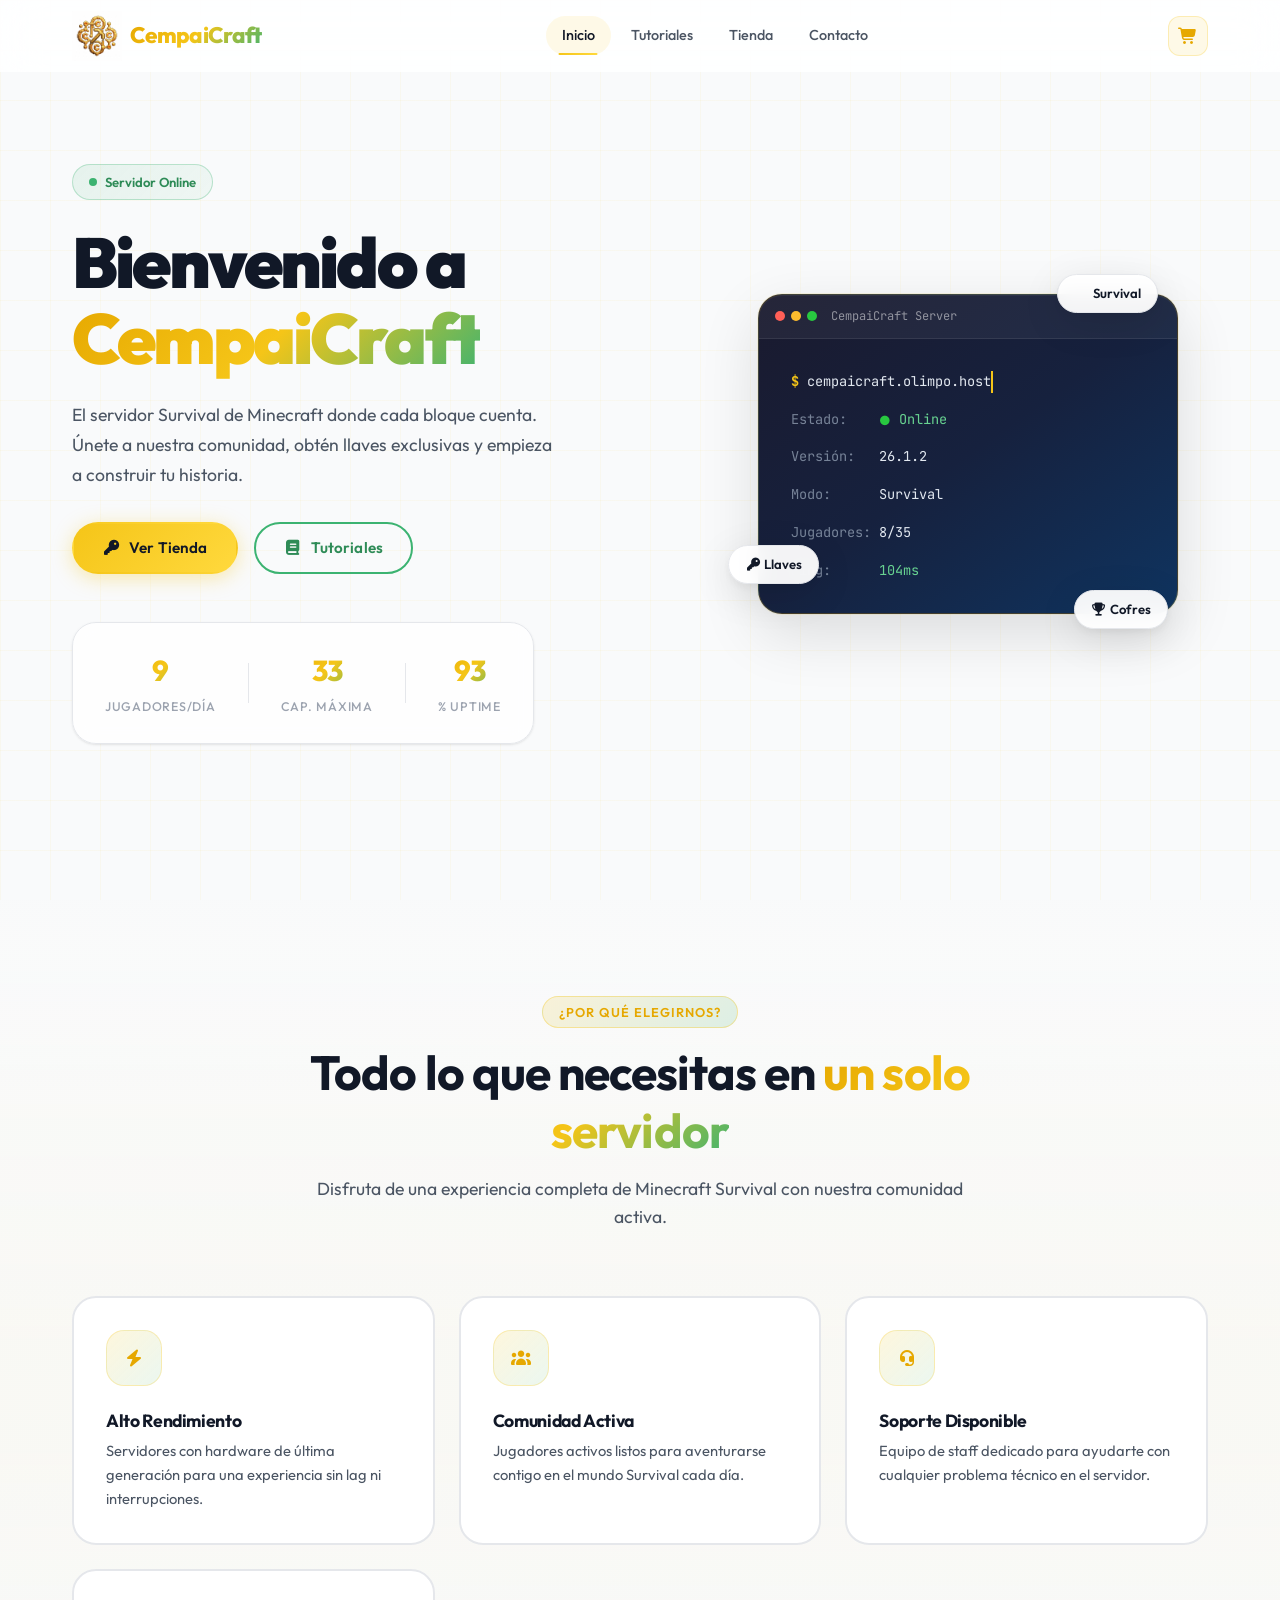
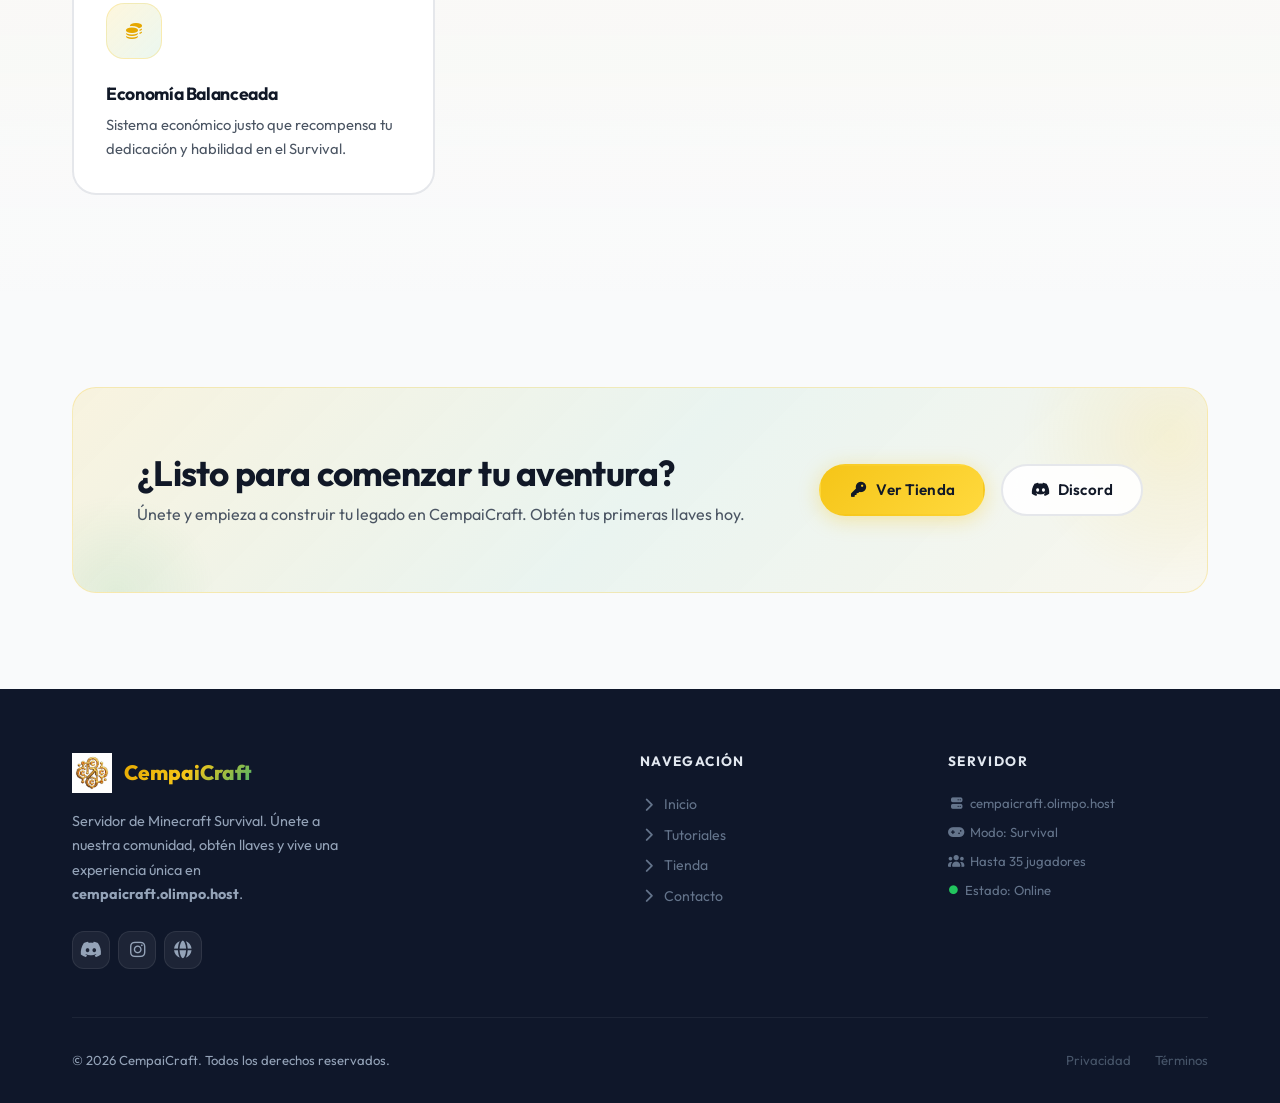
==== index.html @ 68733fba "Creacion de Web" ====
<!DOCTYPE html>
<html lang="es">
<head>
  <meta charset="UTF-8" />
  <meta name="viewport" content="width=device-width, initial-scale=1.0" />
  <meta name="description" content="CempaiCraft - Servidor Survival de Minecraft. Únete a nuestra comunidad, aprende comandos, obtén packs de llaves y vive la experiencia." />
  <title>CempaiCraft | Inicio</title>
  <link rel="stylesheet" href="assets/fontawesome/css/all.min.css" />
  <link rel="stylesheet" href="assets/css/main.css" />
  <link rel="stylesheet" href="assets/css/animations.css" />
  <link rel="preconnect" href="https://fonts.googleapis.com" />
  <link rel="preconnect" href="https://fonts.gstatic.com" crossorigin />
  <link href="https://fonts.googleapis.com/css2?family=Outfit:wght@300;400;500;600;700;800;900&family=JetBrains+Mono:wght@400;700&display=swap" rel="stylesheet" />
</head>
<body>
  <!-- Navbar -->
  <div id="navbar-placeholder"></div>

  <!-- Hero -->
  <section class="hero" id="hero">
    <div class="hero__bg-grid"></div>
    <div class="hero__particles" id="particles"></div>

    <div class="hero__content reveal">
      <div class="hero__badge">
        <span class="badge__dot"></span>
        Servidor Online
      </div>
      <h1 class="hero__title">
        Bienvenido a<br/>
        <span class="gradient-text">CempaiCraft</span>
      </h1>
      <p class="hero__subtitle">
        El servidor Survival de Minecraft donde cada bloque cuenta. Únete a nuestra comunidad,
        obtén llaves exclusivas y empieza a construir tu historia.
      </p>
      <div class="hero__actions">
        <a href="pages/micropagos.html" class="btn btn--primary" id="hero-shop-btn">
          <i class="fa-solid fa-key"></i> Ver Tienda
        </a>
        <a href="pages/tutorial.html" class="btn btn--outline" id="hero-tutorial-btn">
          <i class="fa-solid fa-book"></i> Tutoriales
        </a>
      </div>

      <div class="hero__stats">
        <div class="stat">
          <span class="stat__number" data-target="10">0</span>
          <span class="stat__label">Jugadores/día</span>
        </div>
        <div class="stat__divider"></div>
        <div class="stat">
          <span class="stat__number" data-target="35">0</span>
          <span class="stat__label">Cap. máxima</span>
        </div>
        <div class="stat__divider"></div>
        <div class="stat">
          <span class="stat__number" data-target="98">0</span>
          <span class="stat__label">% Uptime</span>
        </div>
      </div>
    </div>

    <!-- Terminal card -->
    <div class="hero__visual reveal reveal--right">
      <div class="hero__card-container">
        <div class="minecraft-card">
          <div class="minecraft-card__header">
            <div class="mc-dot mc-dot--red"></div>
            <div class="mc-dot mc-dot--yellow"></div>
            <div class="mc-dot mc-dot--green"></div>
            <span>CempaiCraft Server</span>
          </div>
          <div class="minecraft-card__body">
            <div class="mc-line">
              <span class="mc-prompt">$</span>
              <span class="mc-text typing">cempaicraft.olimpo.host</span>
            </div>
            <div class="mc-line mc-line--info">
              <span class="mc-label">Estado:</span>
              <span class="mc-status"><i class="fa-solid fa-circle" style="color:#28C840;font-size:.6rem;"></i> Online</span>
            </div>
            <div class="mc-line mc-line--info">
              <span class="mc-label">Versión:</span>
              <span class="mc-value">26.1.2</span>
            </div>
            <div class="mc-line mc-line--info">
              <span class="mc-label">Modo:</span>
              <span class="mc-value">Survival</span>
            </div>
            <div class="mc-line mc-line--info">
              <span class="mc-label">Jugadores:</span>
              <span class="mc-value">8/35</span>
            </div>
            <div class="mc-line mc-line--info">
              <span class="mc-label">Ping:</span>
              <span class="mc-value mc-value--green" id="ping-display">104ms</span>
            </div>
          </div>
        </div>
        <!-- Floating badges -->
        <div class="floating-badge floating-badge--1">
          <i class="fa-solid fa-pickaxe"></i> Survival
        </div>
        <div class="floating-badge floating-badge--2">
          <i class="fa-solid fa-key"></i> Llaves
        </div>
        <div class="floating-badge floating-badge--3">
          <i class="fa-solid fa-trophy"></i> Cofres
        </div>
      </div>
    </div>
  </section>

  <!-- Features -->
  <section class="features" id="features">
    <div class="container">
      <div class="section-header reveal">
        <span class="section-tag">¿Por qué elegirnos?</span>
        <h2>Todo lo que necesitas en <span class="gradient-text">un solo servidor</span></h2>
        <p>Disfruta de una experiencia completa de Minecraft Survival con nuestra comunidad activa.</p>
      </div>

      <div class="features__grid">
        <!-- Card 1 -->
        <div class="feature-card reveal" style="--delay:0.1s">
          <div class="feature-card__icon">
            <i class="fa-solid fa-bolt"></i>
          </div>
          <h3>Alto Rendimiento</h3>
          <p>Servidores con hardware de última generación para una experiencia sin lag ni interrupciones.</p>
        </div>

        <!-- Card 2 -->
        <div class="feature-card reveal" style="--delay:0.2s">
          <div class="feature-card__icon">
            <i class="fa-solid fa-users"></i>
          </div>
          <h3>Comunidad Activa</h3>
          <p>Jugadores activos listos para aventurarse contigo en el mundo Survival cada día.</p>
        </div>

        <!-- Card 3 -->
        <div class="feature-card reveal" style="--delay:0.3s">
          <div class="feature-card__icon">
            <i class="fa-solid fa-headset"></i>
          </div>
          <h3>Soporte Disponible</h3>
          <p>Equipo de staff dedicado para ayudarte con cualquier problema técnico en el servidor.</p>
        </div>

        <!-- Card 4 -->
        <div class="feature-card reveal" style="--delay:0.4s">
          <div class="feature-card__icon">
            <i class="fa-solid fa-coins"></i>
          </div>
          <h3>Economía Balanceada</h3>
          <p>Sistema económico justo que recompensa tu dedicación y habilidad en el Survival.</p>
        </div>
      </div>
    </div>
  </section>

  <!-- CTA -->
  <section class="cta" id="cta">
    <div class="container">
      <div class="cta__inner reveal">
        <div class="cta__text">
          <h2>¿Listo para comenzar tu aventura?</h2>
          <p>Únete y empieza a construir tu legado en CempaiCraft. Obtén tus primeras llaves hoy.</p>
        </div>
        <div class="cta__actions">
          <a href="pages/micropagos.html" class="btn btn--primary" id="cta-shop-btn">
            <i class="fa-solid fa-key"></i> Ver Tienda
          </a>
          <a href="pages/contacto.html" class="btn btn--ghost" id="cta-contact-btn">
            <i class="fa-brands fa-discord"></i> Discord
          </a>
        </div>
      </div>
    </div>
  </section>

  <!-- Footer -->
  <div id="footer-placeholder"></div>

  <script src="assets/js/components.js"></script>
  <script src="assets/js/animations.js"></script>
  <script src="assets/js/cart.js"></script>
  <script src="assets/js/main.js"></script>
  <script>
    /* ── Ping oscillation 100-110ms ── */
    (function () {
      const el = document.getElementById('ping-display');
      if (!el) return;
      setInterval(() => {
        const ping = Math.floor(Math.random() * 11) + 100;
        el.textContent = ping + 'ms';
      }, 3000);
    })();
  </script>
</body>
</html>
---- assets/css/main.css ----
/* =============================================
   CEMPAICRAFT - MAIN CSS
   Design System & Core Styles
   ============================================= */

/* --- Google Fonts Import --- */
@import url('https://fonts.googleapis.com/css2?family=Outfit:wght@300;400;500;600;700;800;900&family=JetBrains+Mono:wght@400;700&display=swap');

/* --- CSS Variables (Design Tokens) --- */
:root {
  /* Colors */
  --color-primary: #F5C518;       /* Golden Yellow */
  --color-primary-light: #FFD93D;
  --color-primary-dark: #E6A800;
  --color-secondary: #3CB371;     /* Medium Sea Green */
  --color-secondary-light: #56D68A;
  --color-secondary-dark: #2E8B57;
  --color-accent: #A8E6A3;        /* Light Mint Green */

  /* Neutrals */
  --color-white: #FFFFFF;
  --color-bg: #F9FAFB;
  --color-surface: #FFFFFF;
  --color-surface-2: #F3F4F6;
  --color-border: #E5E7EB;
  --color-border-light: #F0F0F0;

  /* Text */
  --color-text-primary: #111827;
  --color-text-secondary: #4B5563;
  --color-text-muted: #9CA3AF;

  /* Shadows */
  --shadow-sm: 0 1px 3px rgba(0,0,0,0.07), 0 1px 2px rgba(0,0,0,0.04);
  --shadow-md: 0 4px 16px rgba(0,0,0,0.08), 0 2px 4px rgba(0,0,0,0.04);
  --shadow-lg: 0 10px 40px rgba(0,0,0,0.10), 0 4px 10px rgba(0,0,0,0.05);
  --shadow-xl: 0 20px 60px rgba(0,0,0,0.12);
  --shadow-glow-yellow: 0 0 30px rgba(245, 197, 24, 0.25);
  --shadow-glow-green: 0 0 30px rgba(60, 179, 113, 0.25);

  /* Typography */
  --font-primary: 'Outfit', sans-serif;
  --font-mono: 'JetBrains Mono', monospace;

  /* Spacing */
  --spacing-xs: 0.25rem;
  --spacing-sm: 0.5rem;
  --spacing-md: 1rem;
  --spacing-lg: 1.5rem;
  --spacing-xl: 2rem;
  --spacing-2xl: 3rem;
  --spacing-3xl: 4rem;
  --spacing-4xl: 6rem;

  /* Border Radius */
  --radius-sm: 6px;
  --radius-md: 12px;
  --radius-lg: 18px;
  --radius-xl: 24px;
  --radius-full: 9999px;

  /* Transitions */
  --transition-fast: 150ms ease;
  --transition-base: 250ms ease;
  --transition-slow: 400ms ease;
  --transition-spring: 500ms cubic-bezier(0.34, 1.56, 0.64, 1);

  /* Navbar */
  --navbar-height: 72px;

  /* Gradients */
  --gradient-primary: linear-gradient(135deg, var(--color-primary) 0%, var(--color-primary-light) 100%);
  --gradient-secondary: linear-gradient(135deg, var(--color-secondary) 0%, var(--color-secondary-light) 100%);
  --gradient-hero: linear-gradient(160deg, #FFFEF0 0%, #F0FFF4 40%, #FEFEFE 100%);
  --gradient-text: linear-gradient(135deg, #E6A800, #F5C518, #3CB371);
  --gradient-card: linear-gradient(145deg, #fff 0%, #fffef0 100%);
}

/* --- Reset & Base --- */
*, *::before, *::after {
  box-sizing: border-box;
  margin: 0;
  padding: 0;
}

html {
  scroll-behavior: smooth;
  font-size: 16px;
}

body {
  font-family: var(--font-primary);
  background-color: var(--color-bg);
  color: var(--color-text-primary);
  line-height: 1.6;
  overflow-x: hidden;
  -webkit-font-smoothing: antialiased;
  -moz-osx-font-smoothing: grayscale;
}

img {
  max-width: 100%;
  height: auto;
  display: block;
}

a {
  text-decoration: none;
  color: inherit;
}

ul {
  list-style: none;
}

/* --- Typography --- */
h1, h2, h3, h4, h5, h6 {
  font-weight: 700;
  line-height: 1.2;
  letter-spacing: -0.02em;
}

h1 { font-size: clamp(2.5rem, 5vw, 4rem); }
h2 { font-size: clamp(2rem, 4vw, 3rem); }
h3 { font-size: clamp(1.25rem, 2vw, 1.5rem); }

.gradient-text {
  background: var(--gradient-text);
  -webkit-background-clip: text;
  -webkit-text-fill-color: transparent;
  background-clip: text;
}

/* --- Layout --- */
.container {
  width: 100%;
  max-width: 1200px;
  margin: 0 auto;
  padding: 0 var(--spacing-xl);
}

/* --- Buttons --- */
.btn {
  display: inline-flex;
  align-items: center;
  justify-content: center;
  gap: var(--spacing-sm);
  padding: 0.75rem 1.75rem;
  border-radius: var(--radius-full);
  font-family: var(--font-primary);
  font-size: 0.95rem;
  font-weight: 600;
  cursor: pointer;
  border: 2px solid transparent;
  transition: all var(--transition-spring);
  white-space: nowrap;
  letter-spacing: 0.01em;
}

.btn--primary {
  background: var(--gradient-primary);
  color: var(--color-text-primary);
  box-shadow: 0 4px 20px rgba(245, 197, 24, 0.35);
}

.btn--primary:hover {
  transform: translateY(-3px) scale(1.02);
  box-shadow: 0 8px 30px rgba(245, 197, 24, 0.5);
}

.btn--outline {
  background: transparent;
  color: var(--color-secondary-dark);
  border-color: var(--color-secondary);
}

.btn--outline:hover {
  background: var(--color-secondary);
  color: var(--color-white);
  transform: translateY(-3px);
  box-shadow: 0 8px 25px rgba(60, 179, 113, 0.35);
}

.btn--ghost {
  background: rgba(255,255,255,0.9);
  color: var(--color-text-primary);
  border-color: var(--color-border);
  backdrop-filter: blur(10px);
}

.btn--ghost:hover {
  background: var(--color-white);
  border-color: var(--color-primary);
  transform: translateY(-3px);
  box-shadow: var(--shadow-md);
}

/* --- Section Tags --- */
.section-tag {
  display: inline-block;
  padding: 0.3rem 1rem;
  background: linear-gradient(135deg, rgba(245,197,24,0.15), rgba(60,179,113,0.15));
  border: 1px solid rgba(245,197,24,0.35);
  border-radius: var(--radius-full);
  font-size: 0.8rem;
  font-weight: 600;
  color: var(--color-primary-dark);
  text-transform: uppercase;
  letter-spacing: 0.08em;
  margin-bottom: var(--spacing-md);
}

/* --- Section Header --- */
.section-header {
  text-align: center;
  margin-bottom: var(--spacing-3xl);
  max-width: 680px;
  margin-left: auto;
  margin-right: auto;
}

.section-header h2 {
  margin-bottom: var(--spacing-md);
}

.section-header p {
  color: var(--color-text-secondary);
  font-size: 1.1rem;
}

/* =============================================
   NAVBAR
   ============================================= */
.navbar {
  position: fixed;
  top: 0;
  left: 0;
  right: 0;
  height: var(--navbar-height);
  z-index: 1000;
  transition: all var(--transition-base);
  background: rgba(255, 255, 255, 0.85);
  backdrop-filter: blur(20px);
  -webkit-backdrop-filter: blur(20px);
  border-bottom: 1px solid transparent;
}

.navbar.scrolled {
  background: rgba(255, 255, 255, 0.97);
  border-bottom-color: var(--color-border);
  box-shadow: var(--shadow-sm);
}

.navbar__inner {
  display: flex;
  align-items: center;
  justify-content: space-between;
  height: 100%;
  max-width: 1200px;
  margin: 0 auto;
  padding: 0 var(--spacing-xl);
}

.navbar__logo {
  display: flex;
  align-items: center;
  gap: var(--spacing-sm);
  font-size: 1.4rem;
  font-weight: 800;
  letter-spacing: -0.03em;
}

.navbar__logo-icon {
  width: 42px;
  height: 42px;
  background: var(--gradient-primary);
  border-radius: var(--radius-md);
  display: flex;
  align-items: center;
  justify-content: center;
  font-size: 1.1rem;
  color: var(--color-text-primary);
  box-shadow: 0 4px 12px rgba(245,197,24,0.4);
  transition: transform var(--transition-spring);
}

/* Logo imagen real (navbar) */
.navbar__logo-img {
  height: 50px;
  width: 50px;
  max-height: 50px;
  max-width: 50px;
  object-fit: contain;
  mix-blend-mode: multiply;
  transition: transform var(--transition-spring);
  flex-shrink: 0;
  display: block;
}

.navbar__logo:hover .navbar__logo-icon,
.navbar__logo:hover .navbar__logo-img {
  transform: rotate(-8deg) scale(1.08);
}

.navbar__logo-text {
  background: var(--gradient-text);
  -webkit-background-clip: text;
  -webkit-text-fill-color: transparent;
  background-clip: text;
}

.navbar__nav {
  display: flex;
  align-items: center;
  gap: var(--spacing-xs);
}

.navbar__link {
  padding: 0.5rem 1rem;
  border-radius: var(--radius-full);
  font-size: 0.9rem;
  font-weight: 500;
  color: var(--color-text-secondary);
  transition: all var(--transition-base);
  position: relative;
}

.navbar__link::after {
  content: '';
  position: absolute;
  bottom: 0;
  left: 50%;
  transform: translateX(-50%);
  width: 0;
  height: 2px;
  background: var(--gradient-primary);
  border-radius: 2px;
  transition: width var(--transition-base);
}

.navbar__link:hover,
.navbar__link.active {
  color: var(--color-text-primary);
  background: rgba(245, 197, 24, 0.1);
}

.navbar__link:hover::after,
.navbar__link.active::after {
  width: 60%;
}

/* ---- Navbar Right group (cart + hamburger) ---- */
.navbar__right {
  display: flex;
  align-items: center;
  gap: var(--spacing-sm);
}

/* ---- Cart button ---- */
.navbar__cart-btn {
  position: relative;
  width: 40px;
  height: 40px;
  border-radius: var(--radius-md);
  background: rgba(245,197,24,0.1);
  border: 1px solid rgba(245,197,24,0.25);
  cursor: pointer;
  display: flex;
  align-items: center;
  justify-content: center;
  color: var(--color-primary-dark);
  font-size: 1rem;
  transition: all var(--transition-spring);
}

.navbar__cart-btn:hover {
  background: var(--gradient-primary);
  color: var(--color-text-primary);
  transform: scale(1.08);
  box-shadow: 0 4px 14px rgba(245,197,24,0.4);
}

.navbar__cart-badge {
  position: absolute;
  top: -5px;
  right: -5px;
  min-width: 18px;
  height: 18px;
  background: #ef4444;
  color: #fff;
  font-size: 0.65rem;
  font-weight: 700;
  border-radius: 50px;
  display: flex;
  align-items: center;
  justify-content: center;
  padding: 0 4px;
  border: 2px solid var(--color-white);
  pointer-events: none;
}

.navbar__hamburger {
  display: none;
  flex-direction: column;
  gap: 5px;
  cursor: pointer;
  padding: 8px;
  border-radius: var(--radius-sm);
  background: none;
  border: none;
}

.navbar__hamburger span {
  display: block;
  width: 22px;
  height: 2px;
  background: var(--color-text-primary);
  border-radius: 2px;
  transition: all var(--transition-base);
}

/* --- Mobile Nav --- */
.navbar__mobile {
  position: fixed;
  top: var(--navbar-height);
  left: 0;
  right: 0;
  background: rgba(255,255,255,0.98);
  backdrop-filter: blur(20px);
  padding: var(--spacing-lg);
  display: flex;
  flex-direction: column;
  gap: var(--spacing-sm);
  border-bottom: 1px solid var(--color-border);
  transform: translateY(-100%);
  opacity: 0;
  pointer-events: none;
  transition: all var(--transition-slow);
  z-index: 999;
  box-shadow: var(--shadow-lg);
}

.navbar__mobile.open {
  transform: translateY(0);
  opacity: 1;
  pointer-events: all;
}

.navbar__mobile .navbar__link {
  padding: 0.75rem 1rem;
  font-size: 1rem;
  border-radius: var(--radius-md);
}

/* =============================================
   HERO SECTION
   ============================================= */
.hero {
  min-height: 100vh;
  display: flex;
  align-items: center;
  justify-content: space-between;
  gap: var(--spacing-2xl);
  padding: calc(var(--navbar-height) + 2rem) var(--spacing-xl) var(--spacing-4xl);
  max-width: 1200px;
  margin: 0 auto;
  position: relative;
  overflow: hidden;
}

.hero__bg-grid {
  position: fixed;
  inset: 0;
  background-image: 
    linear-gradient(rgba(245,197,24,0.05) 1px, transparent 1px),
    linear-gradient(90deg, rgba(245,197,24,0.05) 1px, transparent 1px);
  background-size: 50px 50px;
  z-index: -2;
  pointer-events: none;
}

.hero__particles {
  position: fixed;
  inset: 0;
  z-index: -1;
  pointer-events: none;
  overflow: hidden;
}

.hero__content {
  flex: 1;
  max-width: 580px;
}

.hero__badge {
  display: inline-flex;
  align-items: center;
  gap: 0.5rem;
  padding: 0.4rem 1rem;
  background: linear-gradient(135deg, rgba(60,179,113,0.1), rgba(60,179,113,0.05));
  border: 1px solid rgba(60,179,113,0.3);
  border-radius: var(--radius-full);
  font-size: 0.82rem;
  font-weight: 600;
  color: var(--color-secondary-dark);
  margin-bottom: var(--spacing-lg);
}

.badge__dot {
  width: 8px;
  height: 8px;
  background: var(--color-secondary);
  border-radius: 50%;
  animation: pulse-dot 2s infinite;
}

@keyframes pulse-dot {
  0%, 100% { opacity: 1; transform: scale(1); }
  50% { opacity: 0.6; transform: scale(0.8); }
}

.hero__title {
  font-size: clamp(2.8rem, 5.5vw, 4.5rem);
  font-weight: 900;
  line-height: 1.08;
  margin-bottom: var(--spacing-lg);
  letter-spacing: -0.04em;
}

.hero__subtitle {
  font-size: 1.1rem;
  color: var(--color-text-secondary);
  line-height: 1.7;
  margin-bottom: var(--spacing-xl);
  max-width: 480px;
}

.hero__actions {
  display: flex;
  align-items: center;
  gap: var(--spacing-md);
  flex-wrap: wrap;
  margin-bottom: var(--spacing-2xl);
}

.hero__stats {
  display: flex;
  align-items: center;
  gap: var(--spacing-xl);
  padding: var(--spacing-lg) var(--spacing-xl);
  background: rgba(255,255,255,0.8);
  border: 1px solid var(--color-border);
  border-radius: var(--radius-xl);
  backdrop-filter: blur(10px);
  box-shadow: var(--shadow-sm);
  width: fit-content;
}

.stat {
  text-align: center;
}

.stat__number {
  display: block;
  font-size: 1.8rem;
  font-weight: 800;
  background: var(--gradient-text);
  -webkit-background-clip: text;
  -webkit-text-fill-color: transparent;
  background-clip: text;
  letter-spacing: -0.03em;
}

.stat__label {
  font-size: 0.78rem;
  color: var(--color-text-muted);
  font-weight: 500;
  text-transform: uppercase;
  letter-spacing: 0.06em;
}

.stat__divider {
  width: 1px;
  height: 40px;
  background: var(--color-border);
}

.hero__visual {
  flex: 1;
  max-width: 480px;
  display: flex;
  justify-content: center;
}

/* --- Minecraft Card --- */
.hero__card-container {
  position: relative;
  width: 100%;
  max-width: 420px;
}

.minecraft-card {
  background: linear-gradient(145deg, #1a1a2e, #16213e, #0f3460);
  border-radius: var(--radius-xl);
  border: 1px solid rgba(245,197,24,0.2);
  overflow: hidden;
  box-shadow: 
    var(--shadow-xl),
    0 0 0 1px rgba(245,197,24,0.1),
    inset 0 1px 0 rgba(255,255,255,0.05);
  animation: float 6s ease-in-out infinite;
}

@keyframes float {
  0%, 100% { transform: translateY(0px) rotate(0deg); }
  33% { transform: translateY(-12px) rotate(0.5deg); }
  66% { transform: translateY(-6px) rotate(-0.5deg); }
}

.minecraft-card__header {
  display: flex;
  align-items: center;
  gap: 6px;
  padding: 12px 16px;
  background: rgba(255,255,255,0.05);
  border-bottom: 1px solid rgba(255,255,255,0.08);
  font-family: var(--font-mono);
  font-size: 0.8rem;
  color: rgba(255,255,255,0.5);
}

.mc-dot {
  width: 10px;
  height: 10px;
  border-radius: 50%;
}

.mc-dot--red { background: #FF5F57; }
.mc-dot--yellow { background: #FEBC2E; }
.mc-dot--green { background: #28C840; }

.minecraft-card__header span {
  margin-left: 8px;
  font-size: 0.75rem;
}

.minecraft-card__body {
  padding: var(--spacing-xl);
  display: flex;
  flex-direction: column;
  gap: var(--spacing-md);
}

.mc-line {
  font-family: var(--font-mono);
  font-size: 0.85rem;
  color: #a0aec0;
  display: flex;
  gap: 0.5rem;
}

.mc-prompt {
  color: var(--color-primary);
  font-weight: 700;
}

.mc-text {
  color: #e2e8f0;
}

.mc-line--info {
  display: flex;
  gap: 0.5rem;
}

.mc-label {
  color: rgba(160, 174, 192, 0.7);
  min-width: 80px;
}

.mc-value { color: #e2e8f0; }
.mc-value--green { color: #68D391; }
.mc-status { color: #68D391; }

.typing {
  border-right: 2px solid var(--color-primary);
  animation: blink 1s infinite;
}

@keyframes blink {
  0%, 50% { border-color: var(--color-primary); }
  51%, 100% { border-color: transparent; }
}

/* --- Floating Badges --- */
.floating-badge {
  position: absolute;
  padding: 0.5rem 1rem;
  background: rgba(255,255,255,0.95);
  border: 1px solid var(--color-border);
  border-radius: var(--radius-full);
  font-size: 0.82rem;
  font-weight: 600;
  color: var(--color-text-primary);
  box-shadow: var(--shadow-lg);
  backdrop-filter: blur(10px);
  white-space: nowrap;
}

.floating-badge--1 {
  top: -20px;
  right: 20px;
  animation: float-badge1 5s ease-in-out infinite;
}

.floating-badge--2 {
  bottom: 30px;
  left: -30px;
  animation: float-badge2 6s ease-in-out infinite 0.5s;
}

.floating-badge--3 {
  bottom: -15px;
  right: 10px;
  animation: float-badge3 4.5s ease-in-out infinite 1s;
}

@keyframes float-badge1 {
  0%, 100% { transform: translateY(0); }
  50% { transform: translateY(-10px); }
}

@keyframes float-badge2 {
  0%, 100% { transform: translateY(0) translateX(0); }
  50% { transform: translateY(-8px) translateX(4px); }
}

@keyframes float-badge3 {
  0%, 100% { transform: translateY(0); }
  50% { transform: translateY(10px); }
}

/* =============================================
   FEATURES SECTION
   ============================================= */
.features {
  padding: var(--spacing-4xl) 0;
  background: linear-gradient(180deg, var(--color-bg) 0%, rgba(245,197,24,0.03) 50%, var(--color-bg) 100%);
}

.features__grid {
  display: grid;
  grid-template-columns: repeat(3, 1fr);
  gap: var(--spacing-lg);
}

.feature-card {
  padding: var(--spacing-xl);
  background: var(--color-surface);
  border: 2px solid var(--color-border);
  border-radius: var(--radius-xl);
  transition: all var(--transition-slow);
  cursor: default;
  position: relative;
  overflow: hidden;
}

.feature-card::before {
  content: '';
  position: absolute;
  inset: 0;
  background: var(--gradient-card);
  opacity: 0;
  transition: opacity var(--transition-slow);
  border-radius: inherit;
}

.feature-card:hover {
  transform: translateY(-6px);
  border-color: var(--color-primary);
  box-shadow: var(--shadow-lg), 0 10px 30px rgba(245,197,24,0.25);
}

.feature-card:hover::before {
  opacity: 1;
}

.feature-card__icon {
  width: 56px;
  height: 56px;
  background: linear-gradient(135deg, rgba(245,197,24,0.15), rgba(60,179,113,0.1));
  border: 1px solid rgba(245,197,24,0.25);
  border-radius: var(--radius-lg);
  display: flex;
  align-items: center;
  justify-content: center;
  margin-bottom: var(--spacing-lg);
  color: var(--color-primary-dark);
  position: relative;
  z-index: 1;
  transition: all var(--transition-spring);
}

.feature-card:hover .feature-card__icon {
  background: var(--gradient-primary);
  color: var(--color-text-primary);
  transform: scale(1.1) rotate(-5deg);
  box-shadow: 0 6px 20px rgba(245,197,24,0.35);
}

.feature-card h3 {
  font-size: 1.1rem;
  margin-bottom: var(--spacing-sm);
  position: relative;
  z-index: 1;
}

.feature-card p {
  color: var(--color-text-secondary);
  font-size: 0.92rem;
  line-height: 1.65;
  position: relative;
  z-index: 1;
}

/* =============================================
   CTA SECTION
   ============================================= */
.cta {
  padding: var(--spacing-4xl) 0;
}

.cta__inner {
  display: flex;
  align-items: center;
  justify-content: space-between;
  gap: var(--spacing-xl);
  padding: var(--spacing-3xl);
  background: linear-gradient(135deg, 
    rgba(245,197,24,0.12) 0%, 
    rgba(60,179,113,0.08) 50%,
    rgba(245,197,24,0.06) 100%);
  border: 1px solid rgba(245,197,24,0.25);
  border-radius: var(--radius-xl);
  position: relative;
  overflow: hidden;
}

.cta__inner::before {
  content: '';
  position: absolute;
  top: -50%;
  right: -10%;
  width: 300px;
  height: 300px;
  background: radial-gradient(circle, rgba(245,197,24,0.12) 0%, transparent 70%);
  pointer-events: none;
}

.cta__inner::after {
  content: '';
  position: absolute;
  bottom: -50%;
  left: -5%;
  width: 200px;
  height: 200px;
  background: radial-gradient(circle, rgba(60,179,113,0.1) 0%, transparent 70%);
  pointer-events: none;
}

.cta__text h2 {
  font-size: clamp(1.5rem, 3vw, 2.2rem);
  margin-bottom: var(--spacing-sm);
}

.cta__text p {
  color: var(--color-text-secondary);
}

.cta__actions {
  display: flex;
  gap: var(--spacing-md);
  flex-shrink: 0;
}

/* =============================================
   PAGE HERO (para páginas internas)
   ============================================= */
.page-hero {
  padding: calc(var(--navbar-height) + 3rem) var(--spacing-xl) var(--spacing-3xl);
  text-align: center;
  background: linear-gradient(160deg, #FFFEF0 0%, #F0FFF4 50%, #FEFEFE 100%);
  position: relative;
  overflow: hidden;
}

.page-hero::before {
  content: '';
  position: absolute;
  top: 0;
  left: 0;
  right: 0;
  bottom: 0;
  background-image: 
    linear-gradient(rgba(245,197,24,0.04) 1px, transparent 1px),
    linear-gradient(90deg, rgba(245,197,24,0.04) 1px, transparent 1px);
  background-size: 40px 40px;
  pointer-events: none;
}

.page-hero__content {
  position: relative;
  z-index: 1;
  max-width: 700px;
  margin: 0 auto;
}

.page-hero h1 {
  margin-bottom: var(--spacing-md);
}

.page-hero p {
  color: var(--color-text-secondary);
  font-size: 1.1rem;
  max-width: 500px;
  margin: 0 auto;
}

/* =============================================
   FOOTER
   ============================================= */
.footer {
  background: #0f172a;
  color: #94a3b8;
  padding: var(--spacing-3xl) 0 var(--spacing-xl);
  margin-top: auto;
}

.footer__grid {
  display: grid;
  grid-template-columns: 2fr 1fr 1fr;
  gap: var(--spacing-2xl);
  margin-bottom: var(--spacing-2xl);
}

.footer__logo {
  display: flex;
  align-items: center;
  gap: 0.75rem;
  margin-bottom: var(--spacing-md);
  font-size: 1.3rem;
  font-weight: 800;
}

.footer__logo-icon {
  width: 40px;
  height: 40px;
  background: var(--gradient-primary);
  border-radius: var(--radius-md);
  display: flex;
  align-items: center;
  justify-content: center;
  font-size: 1rem;
  color: var(--color-text-primary);
}

.footer__logo-text {
  background: var(--gradient-text);
  -webkit-background-clip: text;
  -webkit-text-fill-color: transparent;
  background-clip: text;
}

.footer__logo-img {
  height: 40px;
  width: 40px;
  max-height: 40px;
  max-width: 40px;
  object-fit: contain;
  flex-shrink: 0;
  display: block;
}

.footer__desc {
  font-size: 0.9rem;
  line-height: 1.7;
  margin-bottom: var(--spacing-lg);
  max-width: 280px;
}

.footer__social {
  display: flex;
  gap: var(--spacing-sm);
}

.footer__social-link {
  width: 38px;
  height: 38px;
  border-radius: var(--radius-md);
  background: rgba(255,255,255,0.06);
  border: 1px solid rgba(255,255,255,0.08);
  display: flex;
  align-items: center;
  justify-content: center;
  color: #94a3b8;
  transition: all var(--transition-base);
  font-size: 1.1rem;
}

.footer__social-link:hover {
  background: rgba(245,197,24,0.15);
  border-color: rgba(245,197,24,0.3);
  color: var(--color-primary-light);
  transform: translateY(-2px);
}

.footer__col h4 {
  font-size: 0.85rem;
  font-weight: 700;
  color: #e2e8f0;
  text-transform: uppercase;
  letter-spacing: 0.1em;
  margin-bottom: var(--spacing-lg);
}

.footer__links {
  display: flex;
  flex-direction: column;
  gap: var(--spacing-sm);
}

.footer__link {
  font-size: 0.88rem;
  color: #64748b;
  transition: all var(--transition-base);
  display: flex;
  align-items: center;
  gap: 6px;
}

.footer__link:hover {
  color: var(--color-primary-light);
  transform: translateX(4px);
}

.footer__link--info {
  cursor: default;
  font-size: 0.82rem;
  color: #64748b;
}

.footer__link--info:hover {
  transform: none;
  color: #64748b;
}

.footer__server-info {
  display: flex;
  flex-direction: column;
  gap: var(--spacing-sm);
}

.footer__server-tag {
  display: inline-flex;
  align-items: center;
  gap: 6px;
  padding: 6px 12px;
  background: rgba(255,255,255,0.04);
  border: 1px solid rgba(255,255,255,0.07);
  border-radius: var(--radius-sm);
  font-family: var(--font-mono);
  font-size: 0.78rem;
  color: #94a3b8;
  width: fit-content;
}

.footer__server-tag .dot { color: #68D391; }

.footer__bottom {
  display: flex;
  align-items: center;
  justify-content: space-between;
  padding-top: var(--spacing-xl);
  border-top: 1px solid rgba(255,255,255,0.06);
  font-size: 0.82rem;
}

.footer__bottom-links {
  display: flex;
  gap: var(--spacing-lg);
}

.footer__bottom-links a {
  color: #475569;
  transition: color var(--transition-base);
}

.footer__bottom-links a:hover {
  color: var(--color-primary-light);
}

/* =============================================
   TUTORIAL PAGE
   ============================================= */
.commands-grid {
  display: flex;
  flex-direction: column;
  gap: var(--spacing-xl);
  padding: var(--spacing-3xl) 0;
}

.command-category {
  background: var(--color-surface);
  border: 1px solid var(--color-border);
  border-radius: var(--radius-xl);
  overflow: hidden;
  transition: box-shadow var(--transition-slow);
}

.command-category:hover {
  box-shadow: var(--shadow-lg);
}

.command-category__header {
  display: flex;
  align-items: center;
  gap: var(--spacing-md);
  padding: var(--spacing-lg) var(--spacing-xl);
  background: linear-gradient(135deg, rgba(245,197,24,0.08), rgba(60,179,113,0.04));
  border-bottom: 1px solid var(--color-border);
  cursor: pointer;
}

.command-category__icon {
  width: 44px;
  height: 44px;
  background: var(--gradient-primary);
  border-radius: var(--radius-md);
  display: flex;
  align-items: center;
  justify-content: center;
  font-size: 1.3rem;
  flex-shrink: 0;
}

.command-category__header h3 {
  flex: 1;
  font-size: 1.1rem;
}

.command-category__count {
  padding: 3px 10px;
  background: rgba(245,197,24,0.15);
  border: 1px solid rgba(245,197,24,0.25);
  border-radius: var(--radius-full);
  font-size: 0.75rem;
  font-weight: 600;
  color: var(--color-primary-dark);
}

.command-category__toggle {
  width: 28px;
  height: 28px;
  background: none;
  border: none;
  cursor: pointer;
  color: var(--color-text-muted);
  transition: transform var(--transition-base);
  display: flex;
  align-items: center;
  justify-content: center;
  border-radius: 50%;
}

.command-category__toggle.open {
  transform: rotate(180deg);
}

.command-category__body {
  overflow: hidden;
  max-height: 0;
  transition: max-height 0.4s ease;
}

.command-category__body.open {
  max-height: 2000px;
}

.command-list {
  display: flex;
  flex-direction: column;
}

.command-item {
  display: grid;
  grid-template-columns: 1fr auto;
  gap: var(--spacing-lg);
  align-items: start;
  padding: var(--spacing-lg) var(--spacing-xl);
  border-bottom: 1px solid var(--color-border-light);
  transition: background var(--transition-base);
}

.command-item:last-child {
  border-bottom: none;
}

.command-item:hover {
  background: rgba(245,197,24,0.03);
}

.command-item__code {
  font-family: var(--font-mono);
  font-size: 0.9rem;
  font-weight: 700;
  color: var(--color-secondary-dark);
  background: rgba(60,179,113,0.08);
  border: 1px solid rgba(60,179,113,0.2);
  padding: 4px 10px;
  border-radius: var(--radius-sm);
  display: inline-block;
  margin-bottom: 6px;
  transition: all var(--transition-base);
}

.command-item:hover .command-item__code {
  background: rgba(245,197,24,0.1);
  border-color: rgba(245,197,24,0.3);
  color: var(--color-primary-dark);
}

.command-item__desc {
  font-size: 0.88rem;
  color: var(--color-text-secondary);
  line-height: 1.5;
}

.command-item__copy {
  padding: 6px 14px;
  background: rgba(245,197,24,0.1);
  border: 1px solid rgba(245,197,24,0.25);
  border-radius: var(--radius-full);
  font-size: 0.75rem;
  font-weight: 600;
  color: var(--color-primary-dark);
  cursor: pointer;
  transition: all var(--transition-base);
  white-space: nowrap;
  flex-shrink: 0;
  align-self: center;
  font-family: var(--font-primary);
}

.command-item__copy:hover {
  background: var(--gradient-primary);
  border-color: var(--color-primary);
  color: var(--color-text-primary);
  transform: scale(1.05);
}

.command-item__copy.copied {
  background: rgba(60,179,113,0.15);
  border-color: rgba(60,179,113,0.3);
  color: var(--color-secondary-dark);
}

/* =============================================
   MICROPAGOS PAGE
   ============================================= */
.plans-grid {
  display: grid;
  grid-template-columns: repeat(3, 1fr);
  gap: var(--spacing-lg);
  padding: var(--spacing-3xl) 0;
  align-items: start;
}

.plan-card {
  background: var(--color-surface);
  border: 2px solid var(--color-border);
  border-radius: var(--radius-xl);
  padding: var(--spacing-2xl);
  text-align: center;
  transition: all var(--transition-slow);
  position: relative;
  overflow: hidden;
}

.plan-card::before {
  content: '';
  position: absolute;
  top: 0;
  left: 0;
  right: 0;
  height: 4px;
  background: var(--gradient-primary);
  opacity: 0;
  transition: opacity var(--transition-base);
}

.plan-card:hover {
  transform: translateY(-8px);
  box-shadow: var(--shadow-xl), var(--shadow-glow-yellow);
  border-color: rgba(245,197,24,0.4);
}

.plan-card:hover::before {
  opacity: 1;
}

.plan-card--featured {
  border-color: var(--color-primary);
  box-shadow: var(--shadow-lg), var(--shadow-glow-yellow);
  transform: scale(1.03);
  background: linear-gradient(145deg, #fff 0%, #fffef5 100%);
}

.plan-card--featured::before {
  opacity: 1;
}

.plan-badge {
  position: absolute;
  top: 16px;
  right: 16px;
  padding: 4px 12px;
  background: var(--gradient-primary);
  border-radius: var(--radius-full);
  font-size: 0.72rem;
  font-weight: 700;
  color: var(--color-text-primary);
  letter-spacing: 0.05em;
}

.plan-icon {
  font-size: 3rem;
  margin-bottom: var(--spacing-lg);
  display: block;
}

.plan-name {
  font-size: 1.2rem;
  font-weight: 700;
  margin-bottom: var(--spacing-sm);
}

.plan-price {
  margin-bottom: var(--spacing-lg);
}

.plan-price__amount {
  font-size: 2.8rem;
  font-weight: 900;
  background: var(--gradient-text);
  -webkit-background-clip: text;
  -webkit-text-fill-color: transparent;
  background-clip: text;
  letter-spacing: -0.04em;
  line-height: 1;
}

.plan-price__currency {
  font-size: 1.2rem;
  font-weight: 700;
  vertical-align: top;
  margin-top: 0.4rem;
  display: inline-block;
  background: var(--gradient-text);
  -webkit-background-clip: text;
  -webkit-text-fill-color: transparent;
  background-clip: text;
}

.plan-price__period {
  display: block;
  font-size: 0.82rem;
  color: var(--color-text-muted);
  margin-top: 4px;
}

.plan-features {
  list-style: none;
  display: flex;
  flex-direction: column;
  gap: var(--spacing-sm);
  margin-bottom: var(--spacing-xl);
  text-align: left;
}

.plan-features li {
  display: flex;
  align-items: center;
  gap: 0.6rem;
  font-size: 0.9rem;
  color: var(--color-text-secondary);
}

.plan-features li::before {
  content: '✓';
  width: 20px;
  height: 20px;
  background: rgba(60,179,113,0.15);
  border: 1px solid rgba(60,179,113,0.3);
  border-radius: 50%;
  display: flex;
  align-items: center;
  justify-content: center;
  color: var(--color-secondary-dark);
  font-size: 0.7rem;
  font-weight: 700;
  flex-shrink: 0;
}

.plan-cta {
  width: 100%;
  padding: 0.85rem;
  border-radius: var(--radius-full);
  font-size: 0.95rem;
  font-weight: 700;
  cursor: pointer;
  border: 2px solid var(--color-primary);
  background: transparent;
  color: var(--color-primary-dark);
  transition: all var(--transition-spring);
  font-family: var(--font-primary);
  letter-spacing: 0.01em;
}

.plan-cta:hover,
.plan-card--featured .plan-cta {
  background: var(--gradient-primary);
  color: var(--color-text-primary);
  box-shadow: 0 6px 20px rgba(245,197,24,0.4);
  transform: scale(1.02);
}

/* =============================================
   CONTACTO PAGE
   ============================================= */
.contact-grid {
  display: grid;
  grid-template-columns: 1fr 1.5fr;
  gap: var(--spacing-2xl);
  padding: var(--spacing-3xl) 0;
}

.contact-info {
  display: flex;
  flex-direction: column;
  gap: var(--spacing-lg);
}

.contact-info__title {
  font-size: 1.8rem;
  font-weight: 700;
  margin-bottom: var(--spacing-sm);
}

.contact-info__text {
  color: var(--color-text-secondary);
  line-height: 1.7;
  margin-bottom: var(--spacing-lg);
}

.contact-item {
  display: flex;
  align-items: center;
  gap: var(--spacing-md);
  padding: var(--spacing-md) var(--spacing-lg);
  background: var(--color-surface);
  border: 1px solid var(--color-border);
  border-radius: var(--radius-lg);
  transition: all var(--transition-base);
}

.contact-item:hover {
  border-color: rgba(245,197,24,0.4);
  box-shadow: var(--shadow-md);
  transform: translateX(4px);
}

.contact-item__icon {
  width: 44px;
  height: 44px;
  background: var(--gradient-primary);
  border-radius: var(--radius-md);
  display: flex;
  align-items: center;
  justify-content: center;
  font-size: 1.2rem;
  flex-shrink: 0;
}

.contact-item__label {
  font-size: 0.78rem;
  color: var(--color-text-muted);
  font-weight: 500;
  text-transform: uppercase;
  letter-spacing: 0.06em;
}

.contact-item__value {
  font-weight: 600;
  font-size: 0.95rem;
}

/* Form */
.contact-form {
  background: var(--color-surface);
  border: 1px solid var(--color-border);
  border-radius: var(--radius-xl);
  padding: var(--spacing-2xl);
  box-shadow: var(--shadow-md);
}

.contact-form__title {
  font-size: 1.4rem;
  font-weight: 700;
  margin-bottom: var(--spacing-xl);
}

.form-group {
  margin-bottom: var(--spacing-lg);
}

.form-label {
  display: block;
  font-size: 0.85rem;
  font-weight: 600;
  color: var(--color-text-secondary);
  margin-bottom: var(--spacing-xs);
  text-transform: uppercase;
  letter-spacing: 0.05em;
}

.form-input,
.form-textarea,
.form-select {
  width: 100%;
  padding: 0.75rem 1rem;
  border: 1px solid var(--color-border);
  border-radius: var(--radius-md);
  font-family: var(--font-primary);
  font-size: 0.95rem;
  color: var(--color-text-primary);
  background: var(--color-surface);
  transition: all var(--transition-base);
  outline: none;
}

.form-input:focus,
.form-textarea:focus,
.form-select:focus {
  border-color: var(--color-primary);
  box-shadow: 0 0 0 3px rgba(245,197,24,0.15);
}

.form-textarea {
  min-height: 130px;
  resize: vertical;
}

.form-row {
  display: grid;
  grid-template-columns: 1fr 1fr;
  gap: var(--spacing-md);
}

.form-submit {
  width: 100%;
  padding: 0.9rem;
  background: var(--gradient-primary);
  border: none;
  border-radius: var(--radius-full);
  font-family: var(--font-primary);
  font-size: 1rem;
  font-weight: 700;
  color: var(--color-text-primary);
  cursor: pointer;
  transition: all var(--transition-spring);
  box-shadow: 0 4px 20px rgba(245,197,24,0.35);
  letter-spacing: 0.01em;
}

.form-submit:hover {
  transform: translateY(-3px);
  box-shadow: 0 8px 30px rgba(245,197,24,0.5);
}

.form-submit:active {
  transform: scale(0.98);
}

/* =============================================
   TOAST NOTIFICATION
   ============================================= */
.toast {
  position: fixed;
  bottom: 2rem;
  right: 2rem;
  padding: 0.85rem 1.5rem;
  background: #1a1a2e;
  color: #e2e8f0;
  border-radius: var(--radius-lg);
  font-size: 0.9rem;
  font-weight: 500;
  box-shadow: var(--shadow-xl);
  transform: translateY(100px);
  opacity: 0;
  transition: all var(--transition-spring);
  z-index: 9999;
  display: flex;
  align-items: center;
  gap: 0.5rem;
  border-left: 4px solid var(--color-primary);
}

.toast.show {
  transform: translateY(0);
  opacity: 1;
}

/* =============================================
   RESPONSIVE
   ============================================= */
@media (max-width: 1024px) {
  .features__grid {
    grid-template-columns: repeat(2, 1fr);
  }

  .footer__grid {
    grid-template-columns: repeat(2, 1fr);
  }

  .plans-grid {
    grid-template-columns: repeat(2, 1fr);
  }

  .plan-card--featured {
    transform: none;
    grid-column: span 2;
    max-width: 400px;
    margin: 0 auto;
    width: 100%;
  }
}

@media (max-width: 768px) {
  .navbar__nav {
    display: none;
  }

  .navbar__hamburger {
    display: flex;
  }

  .hero {
    flex-direction: column;
    text-align: center;
    padding-top: calc(var(--navbar-height) + 1.5rem);
  }

  .hero__content {
    max-width: 100%;
  }

  .hero__actions {
    justify-content: center;
  }

  .hero__stats {
    margin: 0 auto;
  }

  .hero__visual {
    max-width: 100%;
  }

  .navbar__hamburger { display: flex; }
  .navbar__nav { display: none; }
  .navbar__cart-btn { display: flex; }

  .features__grid {
    grid-template-columns: 1fr;
  }

  .cta__inner {
    flex-direction: column;
    text-align: center;
  }

  .plans-grid {
    grid-template-columns: 1fr;
  }

  .plan-card--featured {
    grid-column: span 1;
    max-width: 100%;
    transform: none;
  }

  .contact-grid {
    grid-template-columns: 1fr;
  }

  .form-row {
    grid-template-columns: 1fr;
  }

  .footer__grid {
    grid-template-columns: 1fr;
  }

  .footer__bottom {
    flex-direction: column;
  }
}
---- assets/css/animations.css ----
/* =============================================
   CEMPAICRAFT - ANIMATIONS CSS
   Scroll Reveal & Micro-animations
   ============================================= */

/* --- Scroll Reveal Base --- */
.reveal {
  opacity: 0;
  transform: translateY(40px);
  transition: opacity 0.7s ease, transform 0.7s cubic-bezier(0.25, 0.46, 0.45, 0.94);
  transition-delay: var(--delay, 0s);
}

.reveal.revealed {
  opacity: 1;
  transform: translateY(0);
}

.reveal--right {
  opacity: 0;
  transform: translateX(50px);
  transition: opacity 0.8s ease, transform 0.8s cubic-bezier(0.25, 0.46, 0.45, 0.94);
}

.reveal--right.revealed {
  opacity: 1;
  transform: translateX(0);
}

.reveal--left {
  opacity: 0;
  transform: translateX(-50px);
  transition: opacity 0.8s ease, transform 0.8s cubic-bezier(0.25, 0.46, 0.45, 0.94);
}

.reveal--left.revealed {
  opacity: 1;
  transform: translateX(0);
}

.reveal--scale {
  opacity: 0;
  transform: scale(0.88);
  transition: opacity 0.6s ease, transform 0.6s cubic-bezier(0.34, 1.56, 0.64, 1);
}

.reveal--scale.revealed {
  opacity: 1;
  transform: scale(1);
}

/* --- Particle animations --- */
.particle {
  position: absolute;
  border-radius: 50%;
  pointer-events: none;
  animation: particle-float linear infinite;
  opacity: 0;
}

.particle--circle {
  background: radial-gradient(circle, rgba(245,197,24,0.5), transparent);
}

.particle--square {
  border-radius: 4px;
  background: rgba(60,179,113,0.2);
  transform: rotate(45deg);
}

.particle--diamond {
  width: 8px !important;
  height: 8px !important;
  background: rgba(245,197,24,0.4);
  clip-path: polygon(50% 0%, 100% 50%, 50% 100%, 0% 50%);
  border-radius: 0;
}

@keyframes particle-float {
  0% {
    transform: translateY(100vh) rotate(0deg) scale(0);
    opacity: 0;
  }
  10% {
    opacity: 1;
  }
  90% {
    opacity: 0.6;
  }
  100% {
    transform: translateY(-100px) rotate(720deg) scale(1);
    opacity: 0;
  }
}

/* --- Shimmer effect --- */
@keyframes shimmer {
  0% { background-position: -200% 0; }
  100% { background-position: 200% 0; }
}

.shimmer {
  background: linear-gradient(90deg, transparent 25%, rgba(245,197,24,0.1) 50%, transparent 75%);
  background-size: 200% 100%;
  animation: shimmer 3s infinite;
}

/* --- Pulse animations --- */
@keyframes pulse-ring {
  0% { transform: scale(1); opacity: 0.4; }
  100% { transform: scale(1.6); opacity: 0; }
}

.pulse-ring::before {
  content: '';
  position: absolute;
  inset: 0;
  border-radius: inherit;
  border: 2px solid currentColor;
  animation: pulse-ring 2s ease-out infinite;
}

/* --- Gradient animations --- */
@keyframes gradient-shift {
  0%, 100% { background-position: 0% 50%; }
  50% { background-position: 100% 50%; }
}

.animated-gradient {
  background: linear-gradient(270deg, 
    var(--color-primary), 
    var(--color-secondary), 
    var(--color-primary-light),
    var(--color-secondary-light)
  );
  background-size: 400% 400%;
  animation: gradient-shift 8s ease infinite;
}

/* --- Counter animation --- */
@keyframes count-up {
  from { opacity: 0; transform: translateY(10px); }
  to { opacity: 1; transform: translateY(0); }
}

/* --- Card hover glow effect --- */
.glow-on-hover {
  position: relative;
  transition: box-shadow var(--transition-slow);
}

.glow-on-hover::after {
  content: '';
  position: absolute;
  inset: -1px;
  border-radius: inherit;
  background: var(--gradient-primary);
  opacity: 0;
  z-index: -1;
  transition: opacity var(--transition-slow);
  filter: blur(20px);
}

.glow-on-hover:hover::after {
  opacity: 0.3;
}

/* --- Page transition --- */
.page-transition {
  animation: page-enter 0.5s ease;
}

@keyframes page-enter {
  from {
    opacity: 0;
    transform: translateY(20px);
  }
  to {
    opacity: 1;
    transform: translateY(0);
  }
}

/* --- Loading skeleton --- */
@keyframes skeleton-pulse {
  0%, 100% { opacity: 0.6; }
  50% { opacity: 1; }
}

.skeleton {
  background: linear-gradient(90deg, var(--color-surface-2) 25%, var(--color-border) 50%, var(--color-surface-2) 75%);
  background-size: 200% 100%;
  animation: skeleton-pulse 1.5s ease infinite;
  border-radius: var(--radius-sm);
}

/* --- Stagger animation helper --- */
.stagger > *:nth-child(1) { --delay: 0.05s; }
.stagger > *:nth-child(2) { --delay: 0.1s; }
.stagger > *:nth-child(3) { --delay: 0.15s; }
.stagger > *:nth-child(4) { --delay: 0.2s; }
.stagger > *:nth-child(5) { --delay: 0.25s; }
.stagger > *:nth-child(6) { --delay: 0.3s; }

/* --- Scroll indicator --- */
.scroll-indicator {
  position: absolute;
  bottom: 2rem;
  left: 50%;
  transform: translateX(-50%);
  display: flex;
  flex-direction: column;
  align-items: center;
  gap: 6px;
  animation: bounce 2s ease infinite;
  color: var(--color-text-muted);
  font-size: 0.75rem;
  font-weight: 500;
  letter-spacing: 0.08em;
  text-transform: uppercase;
}

.scroll-indicator__arrow {
  width: 28px;
  height: 28px;
  border-bottom: 2px solid var(--color-primary);
  border-right: 2px solid var(--color-primary);
  transform: rotate(45deg);
  animation: scroll-arrow 1.5s ease infinite;
}

@keyframes bounce {
  0%, 100% { transform: translateX(-50%) translateY(0); }
  50% { transform: translateX(-50%) translateY(-8px); }
}

@keyframes scroll-arrow {
  0%, 100% { opacity: 1; transform: rotate(45deg) translate(0, 0); }
  50% { opacity: 0.4; transform: rotate(45deg) translate(4px, 4px); }
}

/* --- Progress bar for tutorial --- */
.progress-bar {
  height: 3px;
  background: var(--color-border);
  border-radius: var(--radius-full);
  overflow: hidden;
  margin-bottom: var(--spacing-lg);
}

.progress-bar__fill {
  height: 100%;
  background: var(--gradient-primary);
  border-radius: var(--radius-full);
  transition: width var(--transition-slow);
  width: 0;
}
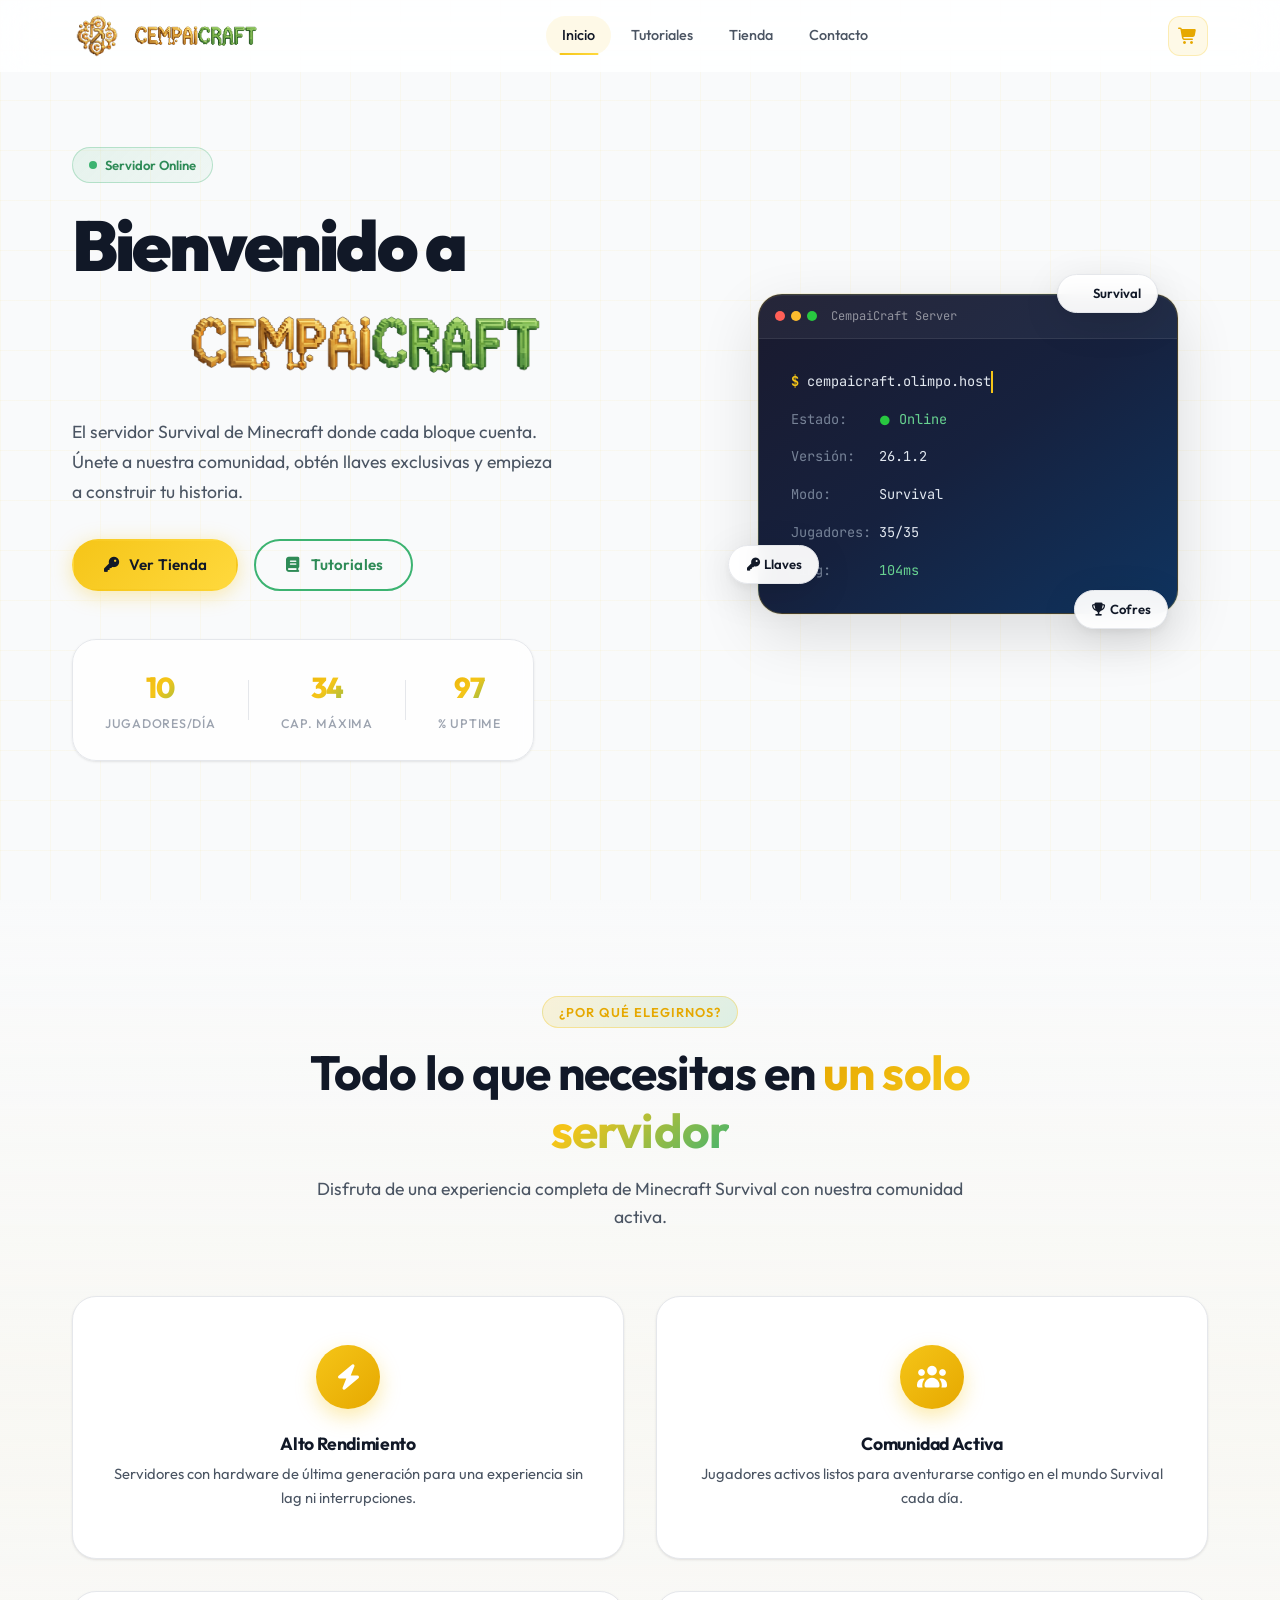
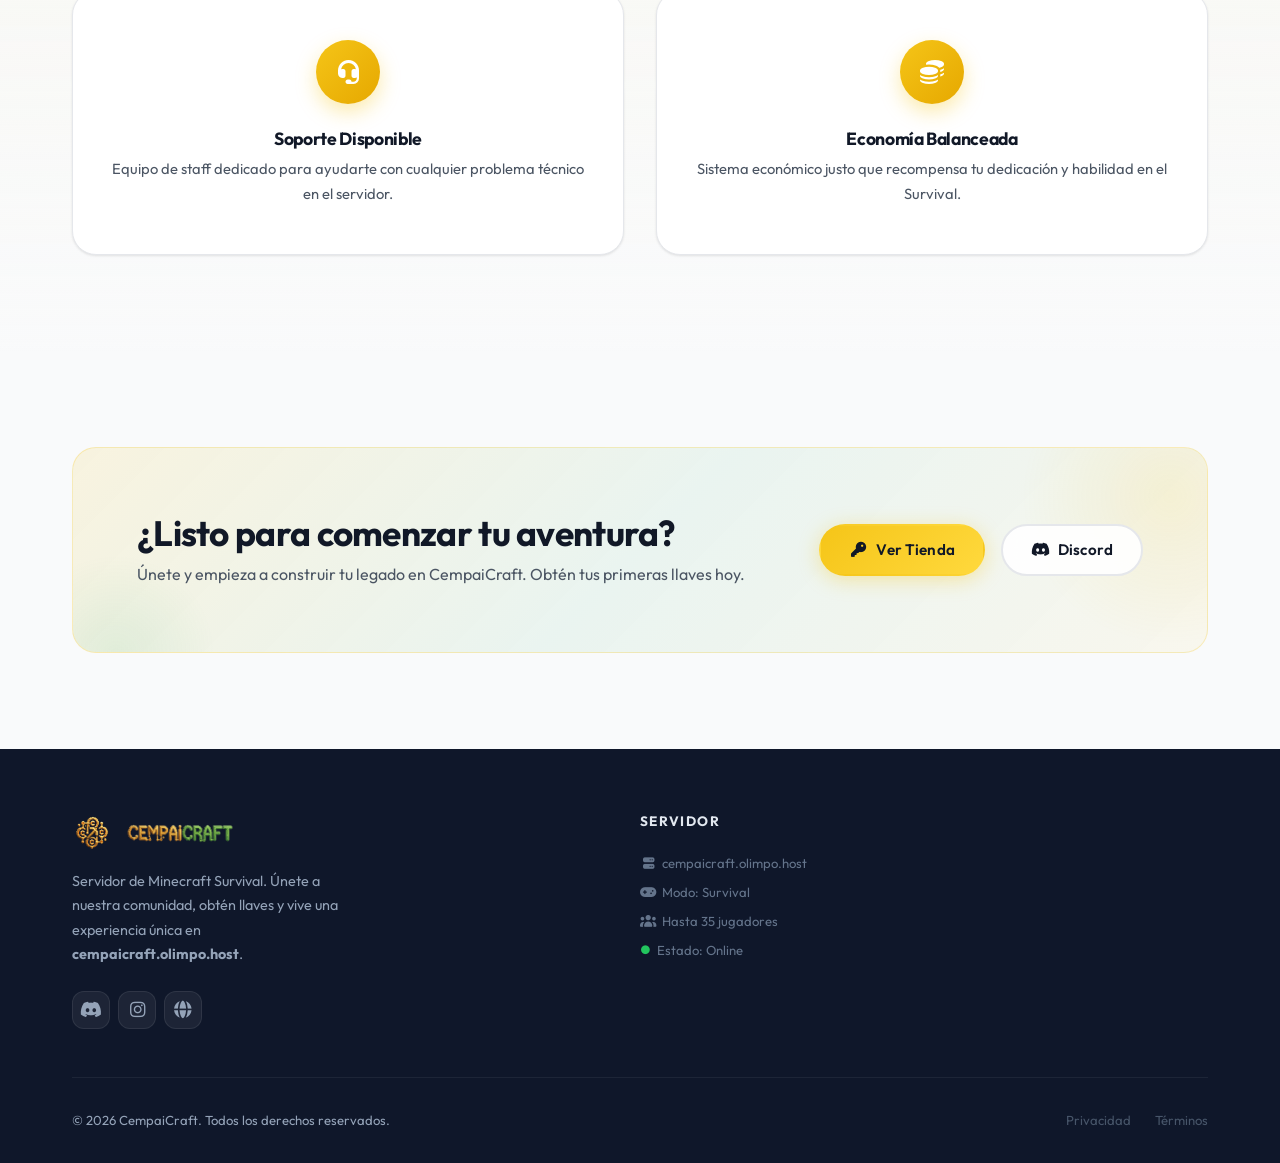
==== commit 5f0b7c9d: "Cambios listos" ====
--- a/index.html
+++ b/index.html
@@ -5,6 +5,7 @@
   <meta name="viewport" content="width=device-width, initial-scale=1.0" />
   <meta name="description" content="CempaiCraft - Servidor Survival de Minecraft. Únete a nuestra comunidad, aprende comandos, obtén packs de llaves y vive la experiencia." />
   <title>CempaiCraft | Inicio</title>
+  <link rel="icon" type="image/png" href="assets/img/Logo.png" />
   <link rel="stylesheet" href="assets/fontawesome/css/all.min.css" />
   <link rel="stylesheet" href="assets/css/main.css" />
   <link rel="stylesheet" href="assets/css/animations.css" />
@@ -28,7 +29,7 @@
       </div>
       <h1 class="hero__title">
         Bienvenido a<br/>
-        <span class="gradient-text">CempaiCraft</span>
+        <img src="assets/img/Word.png" alt="CempaiCraft" style="height: clamp(65px, 10vw, 100px); width: auto; object-fit: contain; margin: 10px auto 0; display: block;" />
       </h1>
       <p class="hero__subtitle">
         El servidor Survival de Minecraft donde cada bloque cuenta. Únete a nuestra comunidad,
@@ -90,7 +91,7 @@
             </div>
             <div class="mc-line mc-line--info">
               <span class="mc-label">Jugadores:</span>
-              <span class="mc-value">8/35</span>
+              <span class="mc-value">35/35</span>
             </div>
             <div class="mc-line mc-line--info">
               <span class="mc-label">Ping:</span>
--- a/assets/css/main.css
+++ b/assets/css/main.css
@@ -302,11 +302,10 @@
   transform: rotate(-8deg) scale(1.08);
 }
 
-.navbar__logo-text {
-  background: var(--gradient-text);
-  -webkit-background-clip: text;
-  -webkit-text-fill-color: transparent;
-  background-clip: text;
+.navbar__logo-word {
+  height: 35px;
+  object-fit: contain;
+  margin-left: -5px; /* Pull it slightly closer to the shield */
 }
 
 .navbar__nav {
@@ -750,35 +749,40 @@
 
 .features__grid {
   display: grid;
-  grid-template-columns: repeat(3, 1fr);
-  gap: var(--spacing-lg);
+  grid-template-columns: repeat(2, 1fr);
+  gap: var(--spacing-xl);
 }
 
 .feature-card {
-  padding: var(--spacing-xl);
+  padding: var(--spacing-2xl) var(--spacing-xl);
   background: var(--color-surface);
-  border: 2px solid var(--color-border);
+  border: 1px solid var(--color-border);
   border-radius: var(--radius-xl);
   transition: all var(--transition-slow);
   cursor: default;
   position: relative;
   overflow: hidden;
+  box-shadow: var(--shadow-sm);
+  text-align: center;
+  display: flex;
+  flex-direction: column;
+  align-items: center;
 }
 
 .feature-card::before {
   content: '';
   position: absolute;
   inset: 0;
-  background: var(--gradient-card);
+  background: linear-gradient(135deg, rgba(245,197,24,0.03), rgba(60,179,113,0.03));
   opacity: 0;
   transition: opacity var(--transition-slow);
   border-radius: inherit;
 }
 
 .feature-card:hover {
-  transform: translateY(-6px);
-  border-color: var(--color-primary);
-  box-shadow: var(--shadow-lg), 0 10px 30px rgba(245,197,24,0.25);
+  transform: translateY(-8px);
+  border-color: var(--color-primary-light);
+  box-shadow: var(--shadow-lg), 0 15px 30px rgba(245, 197, 24, 0.12);
 }
 
 .feature-card:hover::before {
@@ -786,26 +790,25 @@
 }
 
 .feature-card__icon {
-  width: 56px;
-  height: 56px;
-  background: linear-gradient(135deg, rgba(245,197,24,0.15), rgba(60,179,113,0.1));
-  border: 1px solid rgba(245,197,24,0.25);
-  border-radius: var(--radius-lg);
+  width: 64px;
+  height: 64px;
+  background: linear-gradient(135deg, var(--color-primary), var(--color-primary-dark));
+  border-radius: var(--radius-full);
   display: flex;
   align-items: center;
   justify-content: center;
   margin-bottom: var(--spacing-lg);
-  color: var(--color-primary-dark);
+  color: var(--color-white);
+  font-size: 1.5rem;
   position: relative;
   z-index: 1;
-  transition: all var(--transition-spring);
+  box-shadow: 0 8px 20px rgba(245, 197, 24, 0.35);
+  transition: transform var(--transition-slow);
 }
 
 .feature-card:hover .feature-card__icon {
-  background: var(--gradient-primary);
-  color: var(--color-text-primary);
-  transform: scale(1.1) rotate(-5deg);
-  box-shadow: 0 6px 20px rgba(245,197,24,0.35);
+  transform: scale(1.1) rotate(5deg);
+  box-shadow: 0 10px 25px rgba(245,197,24,0.4);
 }
 
 .feature-card h3 {
@@ -964,11 +967,10 @@
   color: var(--color-text-primary);
 }
 
-.footer__logo-text {
-  background: var(--gradient-text);
-  -webkit-background-clip: text;
-  -webkit-text-fill-color: transparent;
-  background-clip: text;
+.footer__logo-word {
+  height: 30px;
+  object-fit: contain;
+  margin-left: -5px; /* Pull it slightly closer to the shield */
 }
 
 .footer__logo-img {
@@ -1621,6 +1623,46 @@
 }
 
 /* =============================================
+   SCROLL TO TOP BUTTON
+   ============================================= */
+.scroll-top-btn {
+  position: fixed;
+  bottom: 2rem;
+  right: 2rem;
+  width: 45px;
+  height: 45px;
+  background: var(--gradient-primary);
+  color: var(--color-primary-dark);
+  border: none;
+  border-radius: 50%;
+  font-size: 1.2rem;
+  display: flex;
+  align-items: center;
+  justify-content: center;
+  cursor: pointer;
+  box-shadow: 0 4px 15px rgba(245, 197, 24, 0.4);
+  transform: translateY(100px);
+  opacity: 0;
+  transition: all var(--transition-spring);
+  z-index: 9998; /* Below toast */
+}
+
+.scroll-top-btn.show {
+  transform: translateY(0);
+  opacity: 1;
+}
+
+.scroll-top-btn:hover {
+  transform: translateY(-5px) scale(1.1);
+  box-shadow: 0 8px 25px rgba(245, 197, 24, 0.6);
+  color: var(--color-text-primary);
+}
+
+.scroll-top-btn:active {
+  transform: translateY(0) scale(0.95);
+}
+
+/* =============================================
    RESPONSIVE
    ============================================= */
 @media (max-width: 1024px) {
@@ -1646,6 +1688,11 @@
 }
 
 @media (max-width: 768px) {
+  :root {
+    --spacing-3xl: 2.5rem;
+    --spacing-4xl: 3.5rem;
+  }
+
   .navbar__nav {
     display: none;
   }
@@ -1670,6 +1717,15 @@
 
   .hero__stats {
     margin: 0 auto;
+    flex-direction: column;
+    gap: 1rem;
+    padding: var(--spacing-md) var(--spacing-xl);
+    width: 100%;
+    max-width: 250px;
+  }
+  
+  .stat__divider {
+    display: none;
   }
 
   .hero__visual {
@@ -1713,5 +1769,35 @@
 
   .footer__bottom {
     flex-direction: column;
+    text-align: center;
+    gap: var(--spacing-md);
+  }
+
+  /* Fix for long commands in tutorial page */
+  .command-item {
+    flex-direction: column;
+    align-items: stretch;
+  }
+  
+  .command-item__code {
+    word-break: break-all;
+  }
+
+  /* Fix for category headers in tutorial page */
+  .command-category__header {
+    padding: var(--spacing-md) var(--spacing-lg);
+    gap: var(--spacing-sm);
+  }
+  .command-category__icon {
+    width: 36px;
+    height: 36px;
+    font-size: 1.1rem;
+  }
+  .command-category__header h3 {
+    font-size: 1rem;
+  }
+  .command-category__count {
+    font-size: 0.7rem;
+    padding: 2px 8px;
   }
 }
